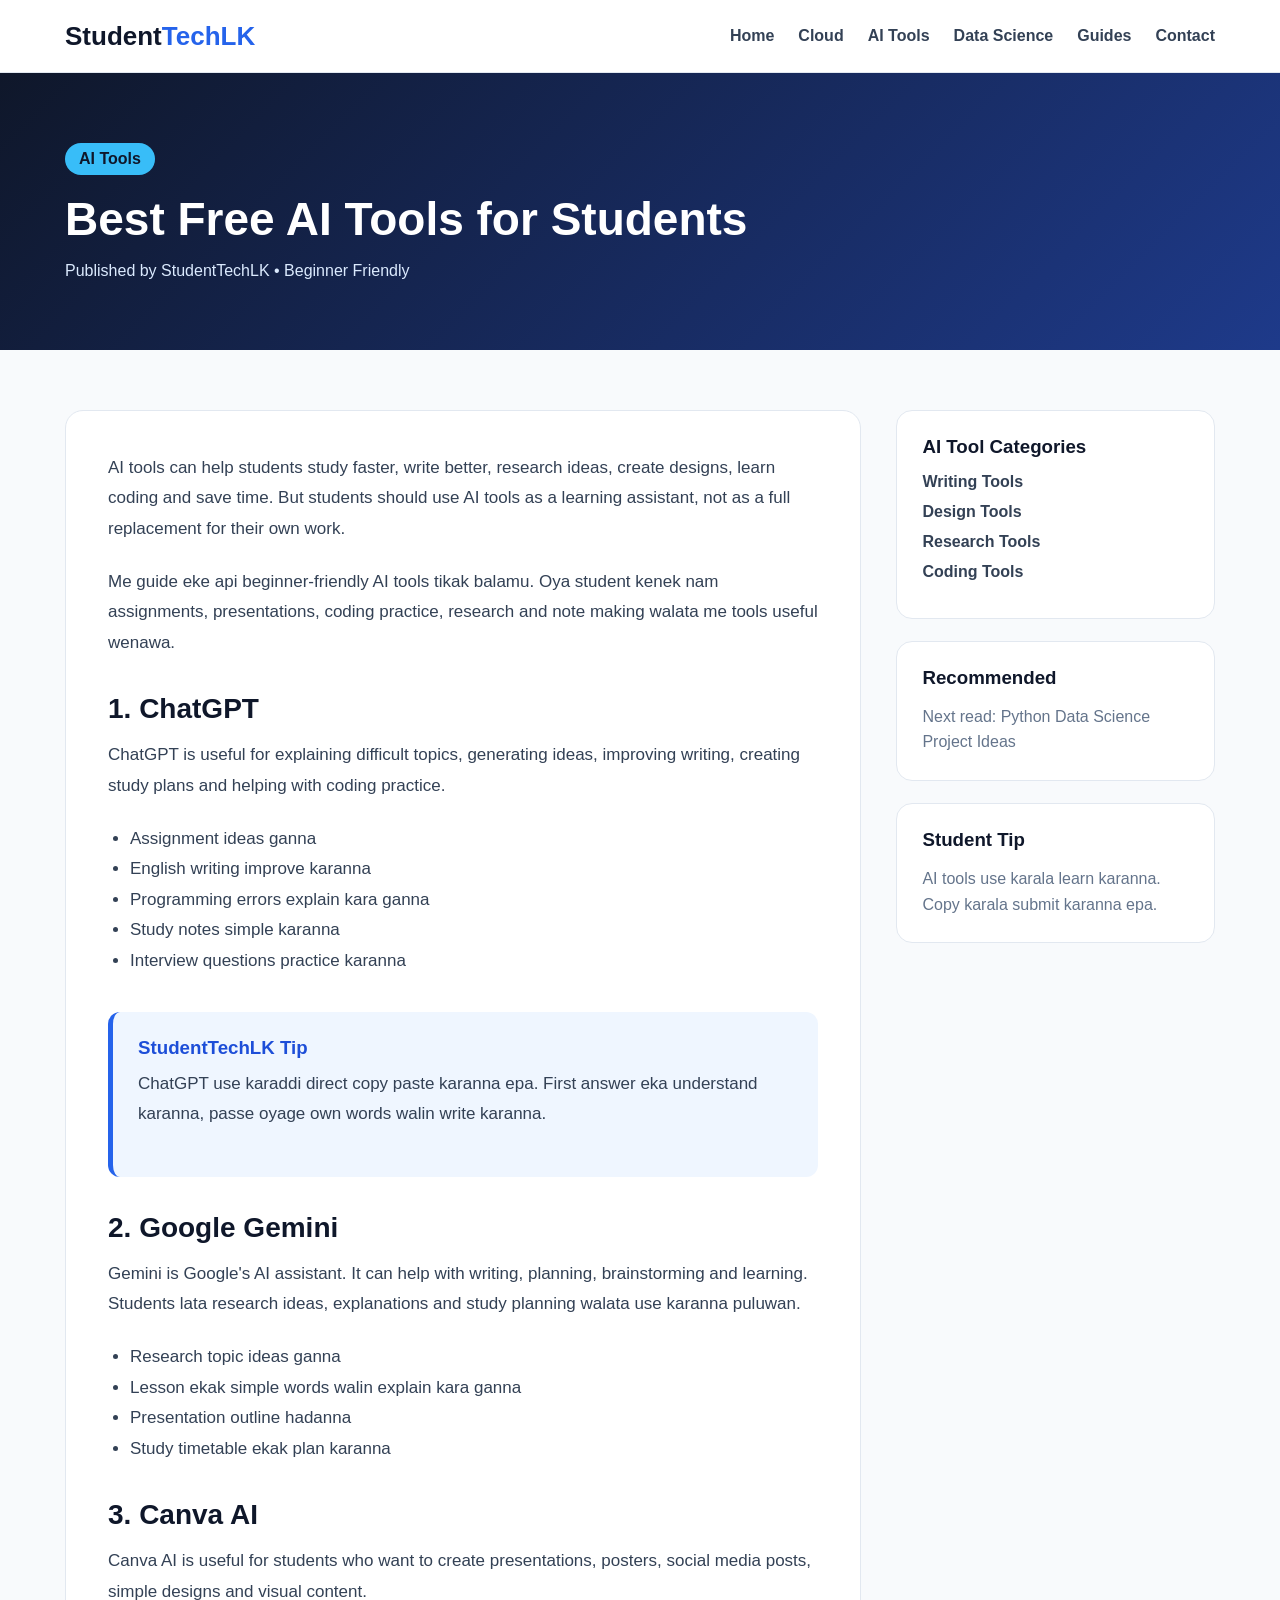
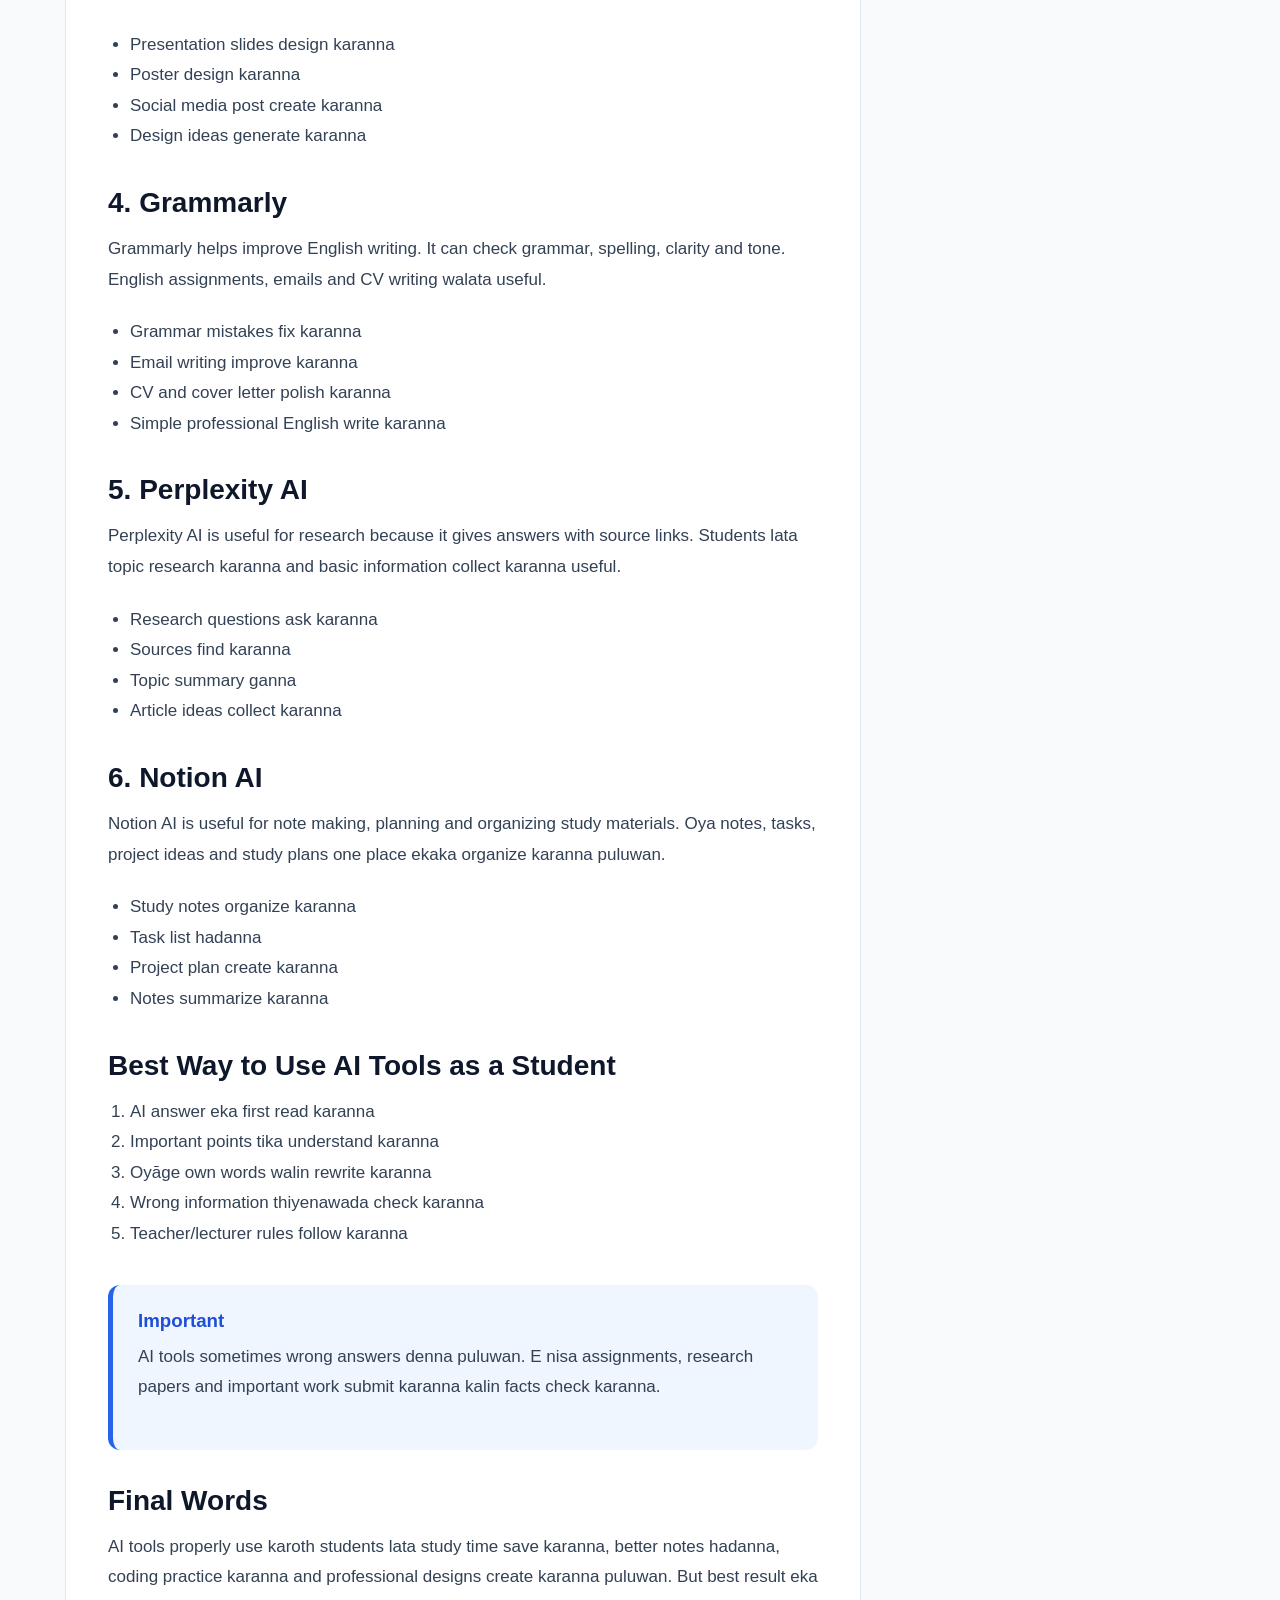
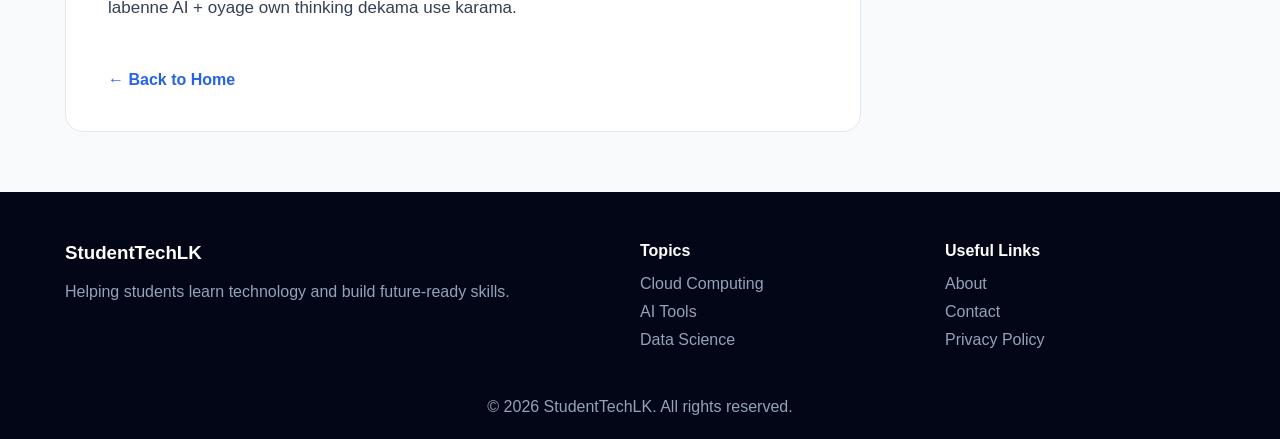
==== ai-tools.html @ 3c33c5b9 "Add files via upload" ====
<!DOCTYPE html>
<html lang="en">
<head>
  <meta charset="UTF-8" />
  <meta name="viewport" content="width=device-width, initial-scale=1.0" />

  <title>Best Free AI Tools for Students - StudentTechLK</title>
  <meta name="description" content="Learn the best free AI tools for students and beginners. Use AI tools for writing, studying, designing, coding and research." />

  <link rel="stylesheet" href="style.css" />
</head>
<body>

  <!-- Header / Navigation -->
  <header class="header">
    <div class="container nav-container">
      <div class="logo">Student<span>TechLK</span></div>

      <nav id="navMenu">
        <a href="index.html">Home</a>
        <a href="cloud-computing.html">Cloud</a>
        <a href="ai-tools.html">AI Tools</a>
        <a href="#">Data Science</a>
        <a href="#">Guides</a>
        <a href="#">Contact</a>
      </nav>

      <button class="menu-btn" onclick="toggleMenu()">☰</button>
    </div>
  </header>

  <!-- Article Hero -->
  <section class="article-hero">
    <div class="container">
      <p class="article-category">AI Tools</p>
      <h1>Best Free AI Tools for Students</h1>
      <p class="article-meta">Published by StudentTechLK • Beginner Friendly</p>
    </div>
  </section>

  <!-- Article Content -->
  <main class="article-layout container">

    <article class="article-content">

      <p>
        AI tools can help students study faster, write better, research ideas,
        create designs, learn coding and save time. But students should use AI
        tools as a learning assistant, not as a full replacement for their own work.
      </p>

      <p>
        Me guide eke api beginner-friendly AI tools tikak balamu. Oya student
        kenek nam assignments, presentations, coding practice, research and note
        making walata me tools useful wenawa.
      </p>

      <h2>1. ChatGPT</h2>

      <p>
        ChatGPT is useful for explaining difficult topics, generating ideas,
        improving writing, creating study plans and helping with coding practice.
      </p>

      <ul>
        <li>Assignment ideas ganna</li>
        <li>English writing improve karanna</li>
        <li>Programming errors explain kara ganna</li>
        <li>Study notes simple karanna</li>
        <li>Interview questions practice karanna</li>
      </ul>

      <div class="article-note">
        <h3>StudentTechLK Tip</h3>
        <p>
          ChatGPT use karaddi direct copy paste karanna epa. First answer eka
          understand karanna, passe oyage own words walin write karanna.
        </p>
      </div>

      <h2>2. Google Gemini</h2>

      <p>
        Gemini is Google's AI assistant. It can help with writing, planning,
        brainstorming and learning. Students lata research ideas, explanations
        and study planning walata use karanna puluwan.
      </p>

      <ul>
        <li>Research topic ideas ganna</li>
        <li>Lesson ekak simple words walin explain kara ganna</li>
        <li>Presentation outline hadanna</li>
        <li>Study timetable ekak plan karanna</li>
      </ul>

      <h2>3. Canva AI</h2>

      <p>
        Canva AI is useful for students who want to create presentations,
        posters, social media posts, simple designs and visual content.
      </p>

      <ul>
        <li>Presentation slides design karanna</li>
        <li>Poster design karanna</li>
        <li>Social media post create karanna</li>
        <li>Design ideas generate karanna</li>
      </ul>

      <h2>4. Grammarly</h2>

      <p>
        Grammarly helps improve English writing. It can check grammar,
        spelling, clarity and tone. English assignments, emails and CV writing
        walata useful.
      </p>

      <ul>
        <li>Grammar mistakes fix karanna</li>
        <li>Email writing improve karanna</li>
        <li>CV and cover letter polish karanna</li>
        <li>Simple professional English write karanna</li>
      </ul>

      <h2>5. Perplexity AI</h2>

      <p>
        Perplexity AI is useful for research because it gives answers with
        source links. Students lata topic research karanna and basic information
        collect karanna useful.
      </p>

      <ul>
        <li>Research questions ask karanna</li>
        <li>Sources find karanna</li>
        <li>Topic summary ganna</li>
        <li>Article ideas collect karanna</li>
      </ul>

      <h2>6. Notion AI</h2>

      <p>
        Notion AI is useful for note making, planning and organizing study
        materials. Oya notes, tasks, project ideas and study plans one place ekaka
        organize karanna puluwan.
      </p>

      <ul>
        <li>Study notes organize karanna</li>
        <li>Task list hadanna</li>
        <li>Project plan create karanna</li>
        <li>Notes summarize karanna</li>
      </ul>

      <h2>Best Way to Use AI Tools as a Student</h2>

      <ol>
        <li>AI answer eka first read karanna</li>
        <li>Important points tika understand karanna</li>
        <li>Oyāge own words walin rewrite karanna</li>
        <li>Wrong information thiyenawada check karanna</li>
        <li>Teacher/lecturer rules follow karanna</li>
      </ol>

      <div class="article-note">
        <h3>Important</h3>
        <p>
          AI tools sometimes wrong answers denna puluwan. E nisa assignments,
          research papers and important work submit karanna kalin facts check
          karanna.
        </p>
      </div>

      <h2>Final Words</h2>

      <p>
        AI tools properly use karoth students lata study time save karanna,
        better notes hadanna, coding practice karanna and professional designs
        create karanna puluwan. But best result eka labenne AI + oyage own
        thinking dekama use karama.
      </p>

      <a href="index.html" class="back-link">← Back to Home</a>

    </article>

    <!-- Sidebar -->
    <aside class="sidebar">

      <div class="sidebar-box">
        <h3>AI Tool Categories</h3>
        <a href="#">Writing Tools</a>
        <a href="#">Design Tools</a>
        <a href="#">Research Tools</a>
        <a href="#">Coding Tools</a>
      </div>

      <div class="sidebar-box">
        <h3>Recommended</h3>
        <p>Next read: Python Data Science Project Ideas</p>
      </div>

      <div class="sidebar-box">
        <h3>Student Tip</h3>
        <p>
          AI tools use karala learn karanna. Copy karala submit karanna epa.
        </p>
      </div>

    </aside>

  </main>

  <!-- Footer -->
  <footer class="footer">
    <div class="container footer-grid">

      <div>
        <h3>StudentTechLK</h3>
        <p>
          Helping students learn technology and build future-ready skills.
        </p>
      </div>

      <div>
        <h4>Topics</h4>
        <a href="cloud-computing.html">Cloud Computing</a>
        <a href="ai-tools.html">AI Tools</a>
        <a href="#">Data Science</a>
      </div>

      <div>
        <h4>Useful Links</h4>
        <a href="#">About</a>
        <a href="#">Contact</a>
        <a href="#">Privacy Policy</a>
      </div>

    </div>

    <p class="copyright">
      © 2026 StudentTechLK. All rights reserved.
    </p>
  </footer>

  <script src="script.js"></script>
</body>
</html>
---- style.css ----
* {
  margin: 0;
  padding: 0;
  box-sizing: border-box;
  font-family: 'Segoe UI', Arial, sans-serif;
}

body {
  background: #f8fafc;
  color: #0f172a;
}

.container {
  width: 90%;
  max-width: 1150px;
  margin: auto;
}

.header {
  background: #ffffff;
  border-bottom: 1px solid #e2e8f0;
  position: sticky;
  top: 0;
  z-index: 100;
}

.nav-container {
  height: 72px;
  display: flex;
  justify-content: space-between;
  align-items: center;
}

.logo {
  font-size: 26px;
  font-weight: 800;
  color: #0f172a;
}

.logo span {
  color: #2563eb;
}

nav {
  display: flex;
  gap: 24px;
}

nav a {
  text-decoration: none;
  color: #334155;
  font-weight: 600;
  transition: 0.3s;
}

nav a:hover {
  color: #2563eb;
}

.menu-btn {
  display: none;
  background: none;
  border: none;
  font-size: 28px;
  cursor: pointer;
}

.hero {
  background: linear-gradient(135deg, #0f172a, #1e3a8a);
  color: white;
  padding: 90px 0;
}

.hero-content {
  display: grid;
  grid-template-columns: 1.3fr 0.7fr;
  gap: 40px;
  align-items: center;
}

.tagline {
  display: inline-block;
  background: rgba(255,255,255,0.15);
  padding: 8px 14px;
  border-radius: 30px;
  margin-bottom: 18px;
  font-weight: 600;
}

.hero h1 {
  font-size: 52px;
  line-height: 1.1;
  margin-bottom: 22px;
}

.hero-desc {
  font-size: 18px;
  line-height: 1.7;
  color: #dbeafe;
  margin-bottom: 30px;
}

.hero-buttons {
  display: flex;
  gap: 15px;
  flex-wrap: wrap;
}

.btn {
  padding: 14px 24px;
  border-radius: 8px;
  text-decoration: none;
  font-weight: 700;
}

.primary {
  background: #38bdf8;
  color: #0f172a;
}

.secondary {
  border: 1px solid #93c5fd;
  color: white;
}

.hero-card {
  background: white;
  color: #0f172a;
  padding: 30px;
  border-radius: 18px;
  box-shadow: 0 20px 40px rgba(0,0,0,0.2);
}

.hero-card h3 {
  margin-bottom: 18px;
  font-size: 22px;
}

.hero-card li {
  list-style: none;
  margin-bottom: 14px;
  color: #334155;
  font-weight: 600;
}

.categories,
.articles {
  padding: 75px 0;
}

.categories h2,
.articles h2,
.newsletter h2 {
  text-align: center;
  font-size: 36px;
  margin-bottom: 12px;
}

.section-text {
  text-align: center;
  color: #64748b;
  margin-bottom: 40px;
  font-size: 17px;
}

.category-grid,
.article-grid {
  display: grid;
  grid-template-columns: repeat(4, 1fr);
  gap: 22px;
}

.category-card,
.article-card {
  background: white;
  padding: 28px;
  border-radius: 16px;
  border: 1px solid #e2e8f0;
  transition: 0.3s;
}

.category-card:hover,
.article-card:hover {
  transform: translateY(-6px);
  box-shadow: 0 15px 30px rgba(15, 23, 42, 0.1);
}

.category-card h3,
.article-card h3 {
  margin-bottom: 14px;
  font-size: 21px;
}

.category-card p,
.article-card p {
  color: #64748b;
  line-height: 1.6;
}

.article-grid {
  grid-template-columns: repeat(3, 1fr);
}

.article-label {
  display: inline-block;
  background: #dbeafe;
  color: #1d4ed8;
  padding: 6px 12px;
  border-radius: 20px;
  font-size: 14px;
  font-weight: 700;
  margin-bottom: 18px;
}

.article-card a {
  display: inline-block;
  margin-top: 18px;
  color: #2563eb;
  text-decoration: none;
  font-weight: 700;
}

.newsletter {
  padding: 70px 0;
}

.newsletter-box {
  background: #0f172a;
  color: white;
  padding: 50px;
  border-radius: 22px;
  text-align: center;
}

.newsletter-box p {
  color: #cbd5e1;
  margin: 15px 0 25px;
}

.newsletter form {
  display: flex;
  justify-content: center;
  gap: 12px;
  flex-wrap: wrap;
}

.newsletter input {
  width: 320px;
  padding: 15px;
  border: none;
  border-radius: 8px;
  outline: none;
  font-size: 16px;
}

.newsletter button {
  padding: 15px 24px;
  background: #38bdf8;
  border: none;
  border-radius: 8px;
  color: #0f172a;
  font-weight: 800;
  cursor: pointer;
}

.footer {
  background: #020617;
  color: white;
  padding: 50px 0 20px;
}

.footer-grid {
  display: grid;
  grid-template-columns: 2fr 1fr 1fr;
  gap: 35px;
}

.footer h3,
.footer h4 {
  margin-bottom: 15px;
}

.footer p {
  color: #94a3b8;
  line-height: 1.6;
}

.footer a {
  display: block;
  color: #94a3b8;
  text-decoration: none;
  margin-bottom: 10px;
}

.footer a:hover {
  color: #38bdf8;
}

.copyright {
  text-align: center;
  margin-top: 35px;
  color: #64748b;
}

/* Mobile Responsive */
@media (max-width: 850px) {
  nav {
    display: none;
    position: absolute;
    top: 72px;
    left: 0;
    width: 100%;
    background: white;
    flex-direction: column;
    padding: 20px;
    border-bottom: 1px solid #e2e8f0;
  }

  nav.show {
    display: flex;
  }

  .menu-btn {
    display: block;
  }

  .hero-content,
  .footer-grid {
    grid-template-columns: 1fr;
  }

  .hero h1 {
    font-size: 38px;
  }

  .category-grid,
  .article-grid {
    grid-template-columns: 1fr;
  }

  .newsletter-box {
    padding: 35px 20px;
  }

  .newsletter input {
    width: 100%;
  }
}

.article-hero {
  background: linear-gradient(135deg, #0f172a, #1e3a8a);
  color: white;
  padding: 70px 0;
}

.article-category {
  display: inline-block;
  background: #38bdf8;
  color: #0f172a;
  padding: 7px 14px;
  border-radius: 20px;
  font-weight: 800;
  margin-bottom: 18px;
}

.article-hero h1 {
  font-size: 46px;
  max-width: 800px;
  line-height: 1.15;
  margin-bottom: 16px;
}

.article-meta {
  color: #dbeafe;
  font-size: 16px;
}

.article-layout {
  display: grid;
  grid-template-columns: 2fr 0.8fr;
  gap: 35px;
  padding: 60px 0;
}

.article-content {
  background: white;
  padding: 42px;
  border-radius: 18px;
  border: 1px solid #e2e8f0;
}

.article-content p {
  color: #334155;
  line-height: 1.8;
  font-size: 17px;
  margin-bottom: 22px;
}

.article-content h2 {
  font-size: 28px;
  margin: 35px 0 15px;
  color: #0f172a;
}

.article-content ul,
.article-content ol {
  margin-left: 22px;
  margin-bottom: 25px;
}

.article-content li {
  color: #334155;
  line-height: 1.8;
  font-size: 17px;
}

.article-note {
  background: #eff6ff;
  border-left: 5px solid #2563eb;
  padding: 25px;
  border-radius: 12px;
  margin: 35px 0;
}

.article-note h3 {
  margin-bottom: 10px;
  color: #1d4ed8;
}

.back-link {
  display: inline-block;
  margin-top: 25px;
  color: #2563eb;
  text-decoration: none;
  font-weight: 800;
}

.sidebar {
  display: flex;
  flex-direction: column;
  gap: 22px;
}

.sidebar-box {
  background: white;
  padding: 25px;
  border-radius: 16px;
  border: 1px solid #e2e8f0;
}

.sidebar-box h3 {
  margin-bottom: 15px;
}

.sidebar-box a {
  display: block;
  color: #334155;
  text-decoration: none;
  margin-bottom: 12px;
  font-weight: 600;
}

.sidebar-box a:hover {
  color: #2563eb;
}

.sidebar-box p {
  color: #64748b;
  line-height: 1.6;
}

@media (max-width: 850px) {
  .article-hero h1 {
    font-size: 34px;
  }

  .article-layout {
    grid-template-columns: 1fr;
  }

  .article-content {
    padding: 28px;
  }
}
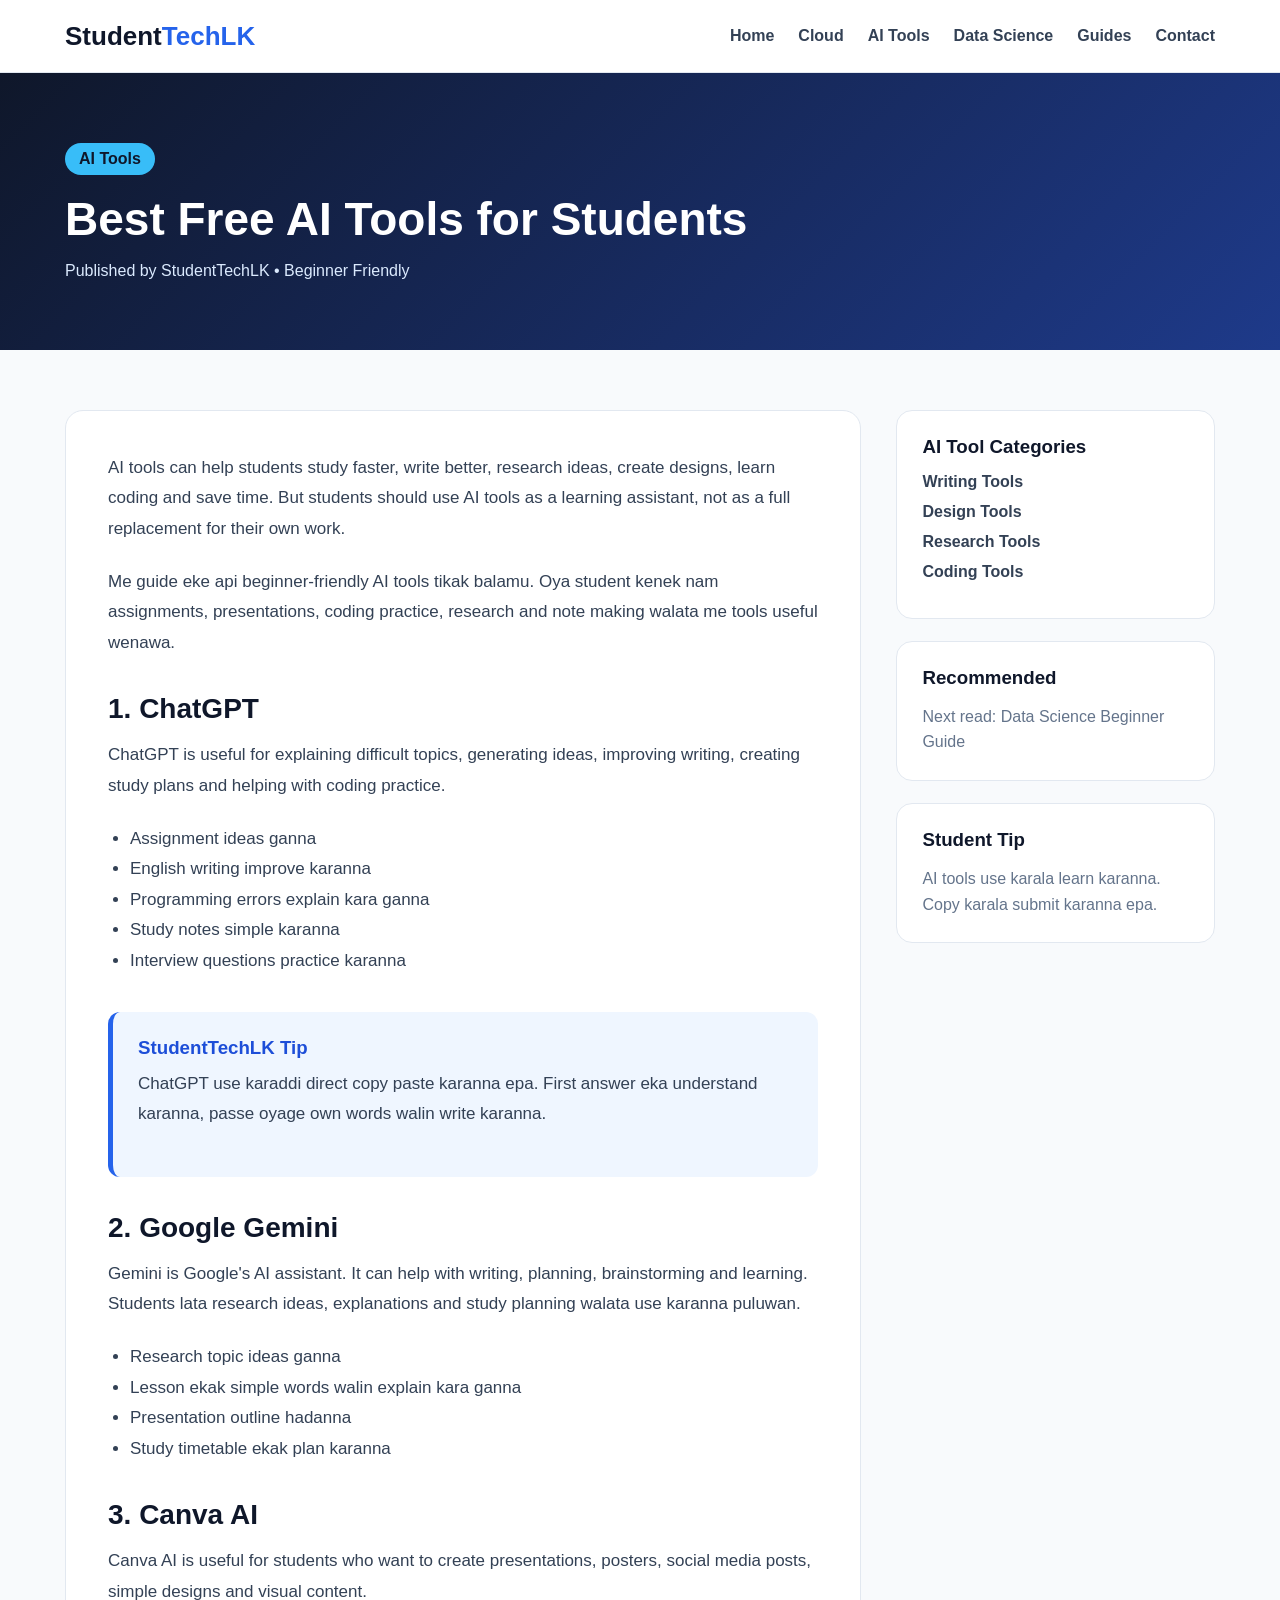
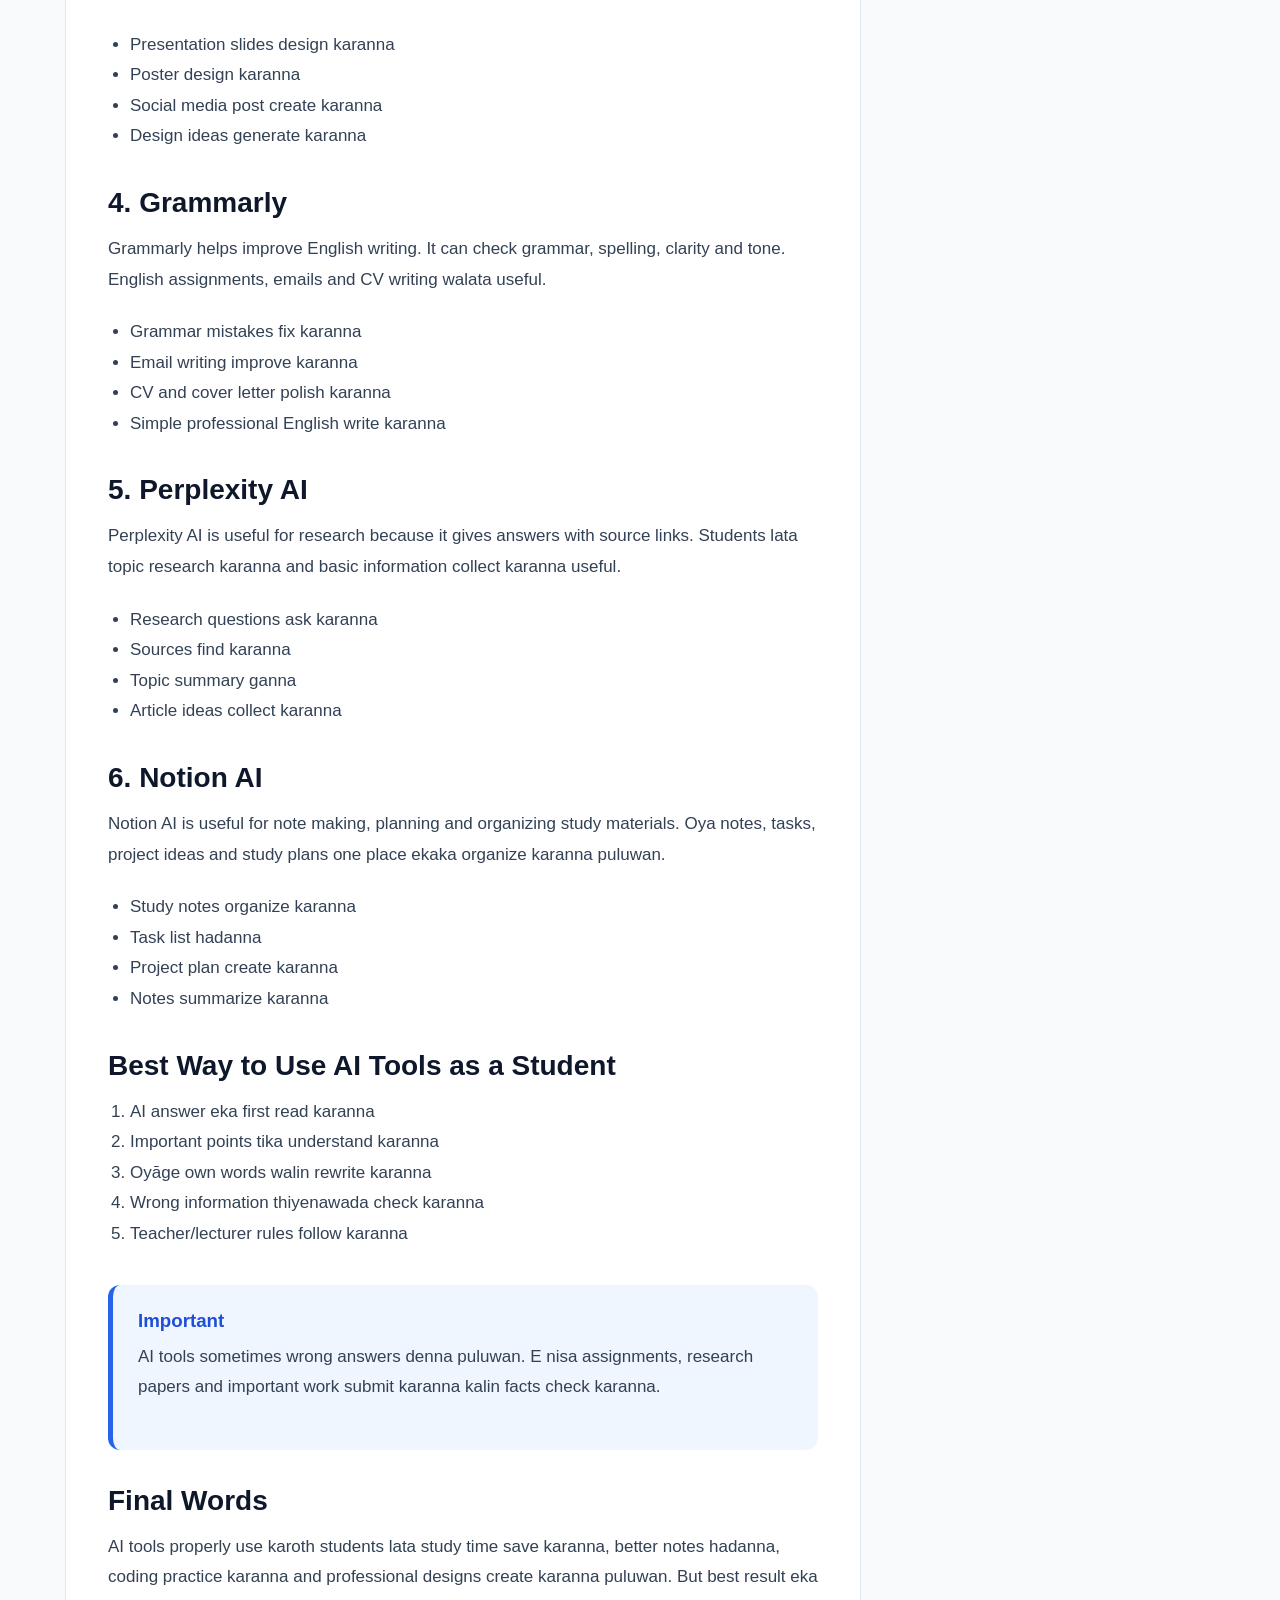
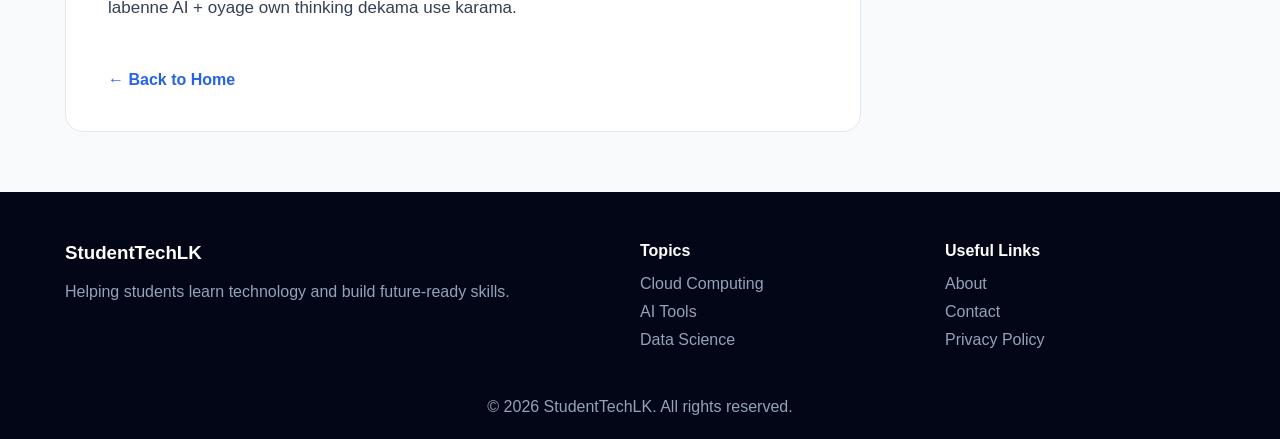
==== commit 978931a2: "Add files via upload" ====
--- a/ai-tools.html
+++ b/ai-tools.html
@@ -7,11 +7,14 @@
   <title>Best Free AI Tools for Students - StudentTechLK</title>
   <meta name="description" content="Learn the best free AI tools for students and beginners. Use AI tools for writing, studying, designing, coding and research." />
 
+  <!-- Google AdSense Code -->
+  <script async src="https://pagead2.googlesyndication.com/pagead/js/adsbygoogle.js?client=ca-pub-6896290726456139"
+    crossorigin="anonymous"></script>
+
   <link rel="stylesheet" href="style.css" />
 </head>
 <body>
 
-  <!-- Header / Navigation -->
   <header class="header">
     <div class="container nav-container">
       <div class="logo">Student<span>TechLK</span></div>
@@ -20,7 +23,7 @@
         <a href="index.html">Home</a>
         <a href="cloud-computing.html">Cloud</a>
         <a href="ai-tools.html">AI Tools</a>
-        <a href="#">Data Science</a>
+        <a href="data-science.html">Data Science</a>
         <a href="#">Guides</a>
         <a href="#">Contact</a>
       </nav>
@@ -29,7 +32,6 @@
     </div>
   </header>
 
-  <!-- Article Hero -->
   <section class="article-hero">
     <div class="container">
       <p class="article-category">AI Tools</p>
@@ -38,7 +40,6 @@
     </div>
   </section>
 
-  <!-- Article Content -->
   <main class="article-layout container">
 
     <article class="article-content">
@@ -184,7 +185,6 @@
 
     </article>
 
-    <!-- Sidebar -->
     <aside class="sidebar">
 
       <div class="sidebar-box">
@@ -197,7 +197,7 @@
 
       <div class="sidebar-box">
         <h3>Recommended</h3>
-        <p>Next read: Python Data Science Project Ideas</p>
+        <p>Next read: Data Science Beginner Guide</p>
       </div>
 
       <div class="sidebar-box">
@@ -211,7 +211,6 @@
 
   </main>
 
-  <!-- Footer -->
   <footer class="footer">
     <div class="container footer-grid">
 
@@ -226,7 +225,7 @@
         <h4>Topics</h4>
         <a href="cloud-computing.html">Cloud Computing</a>
         <a href="ai-tools.html">AI Tools</a>
-        <a href="#">Data Science</a>
+        <a href="data-science.html">Data Science</a>
       </div>
 
       <div>
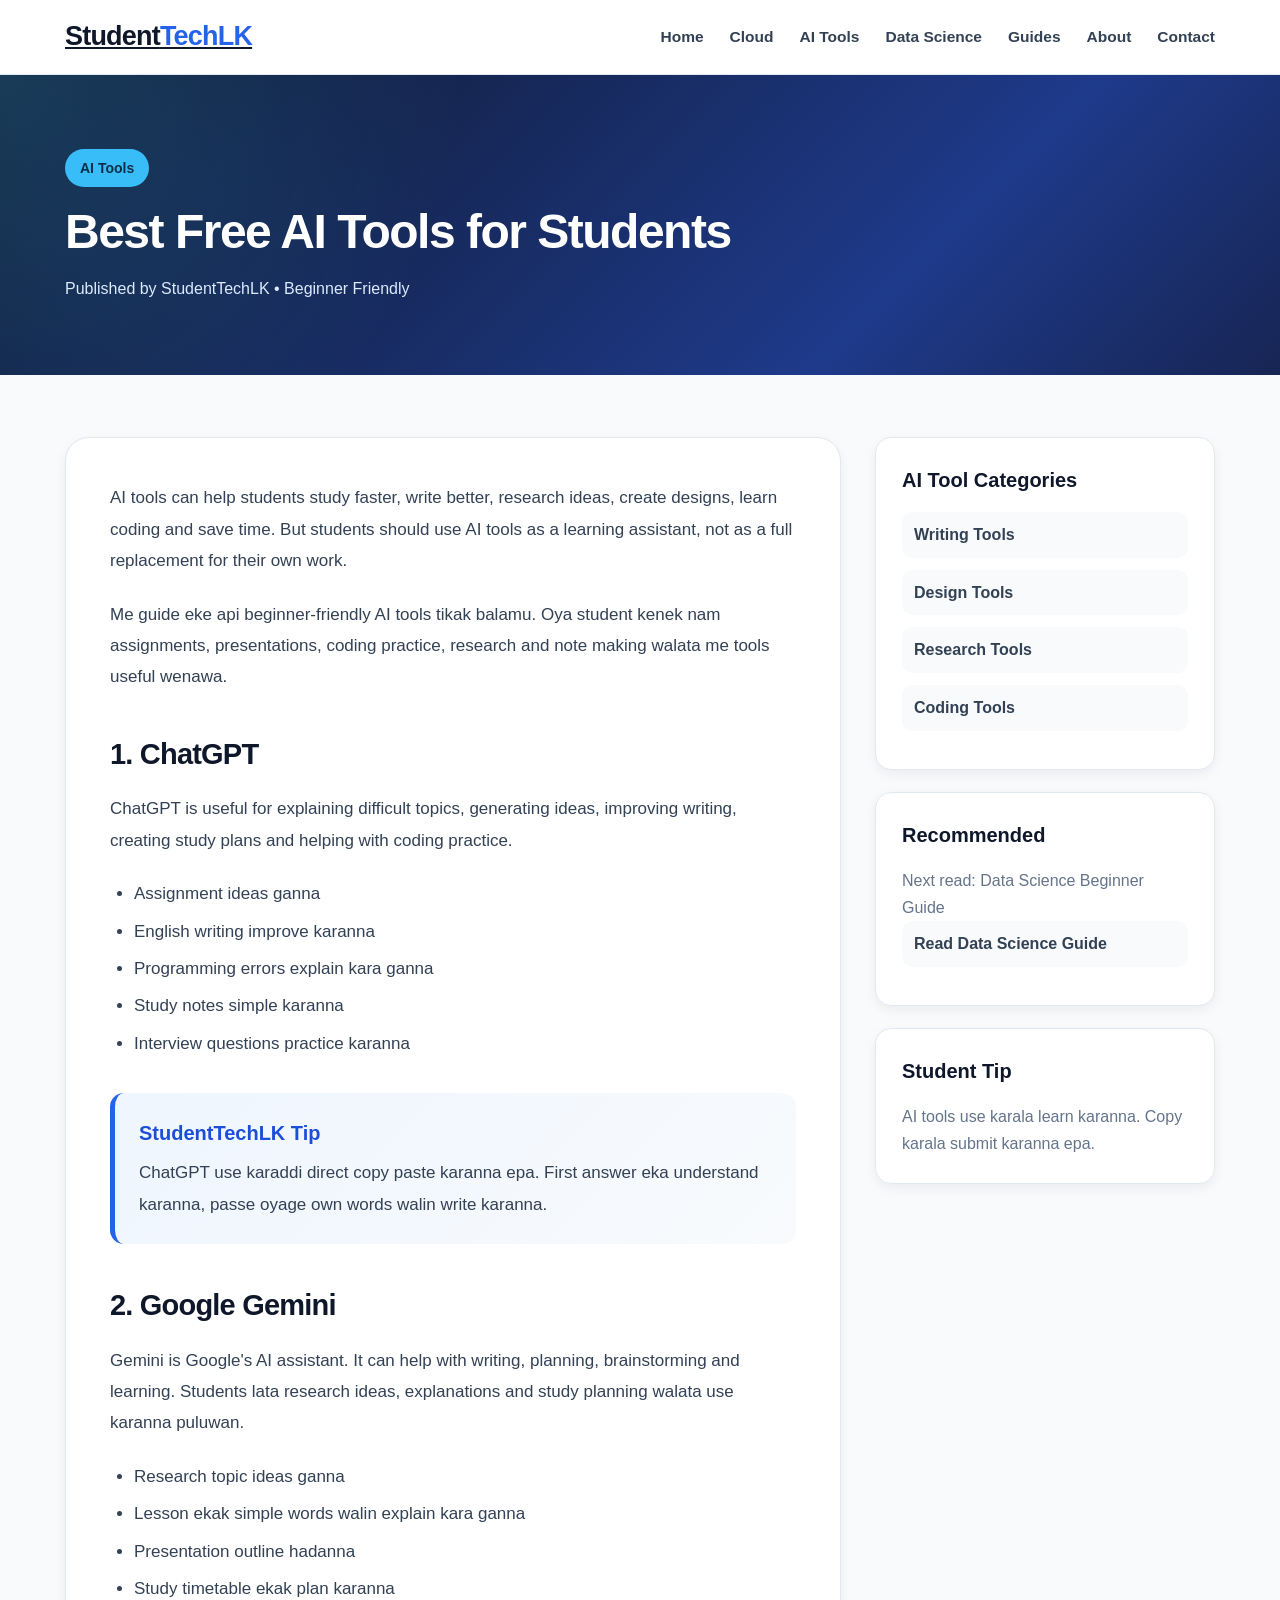
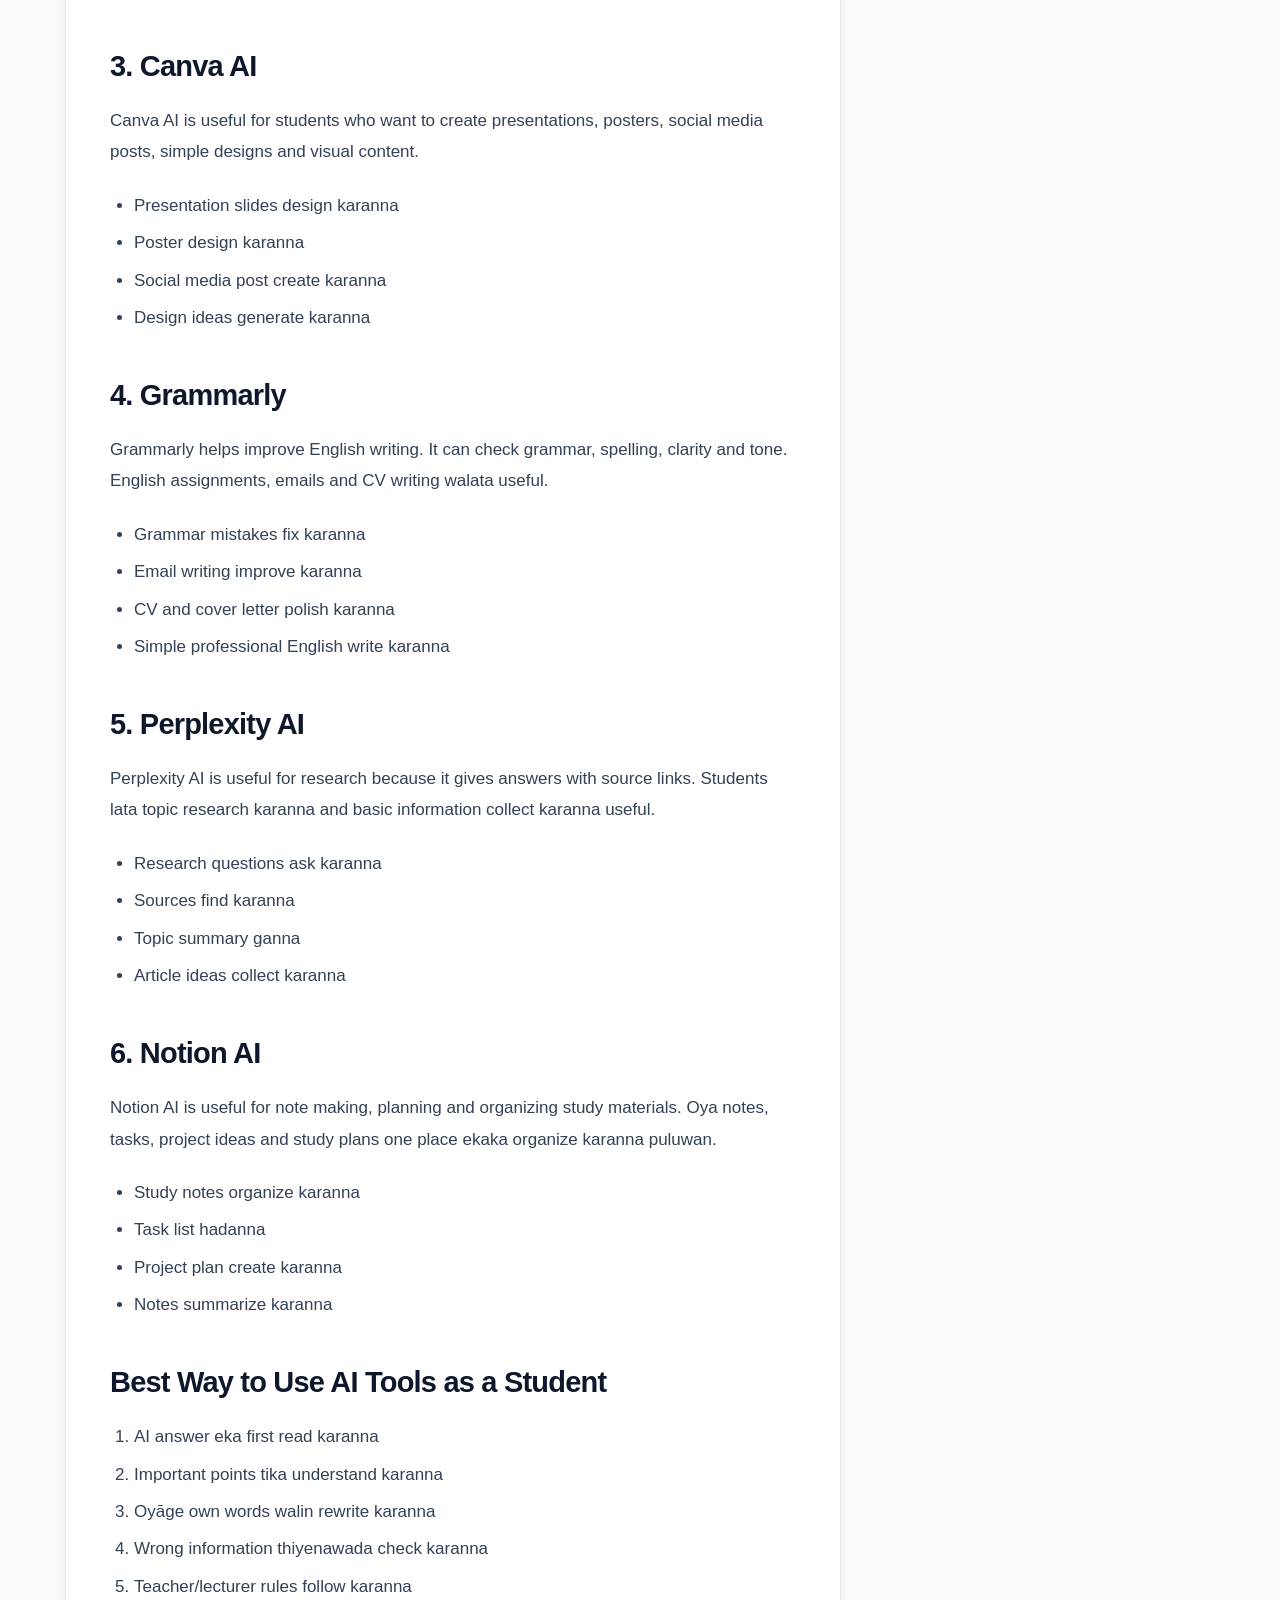
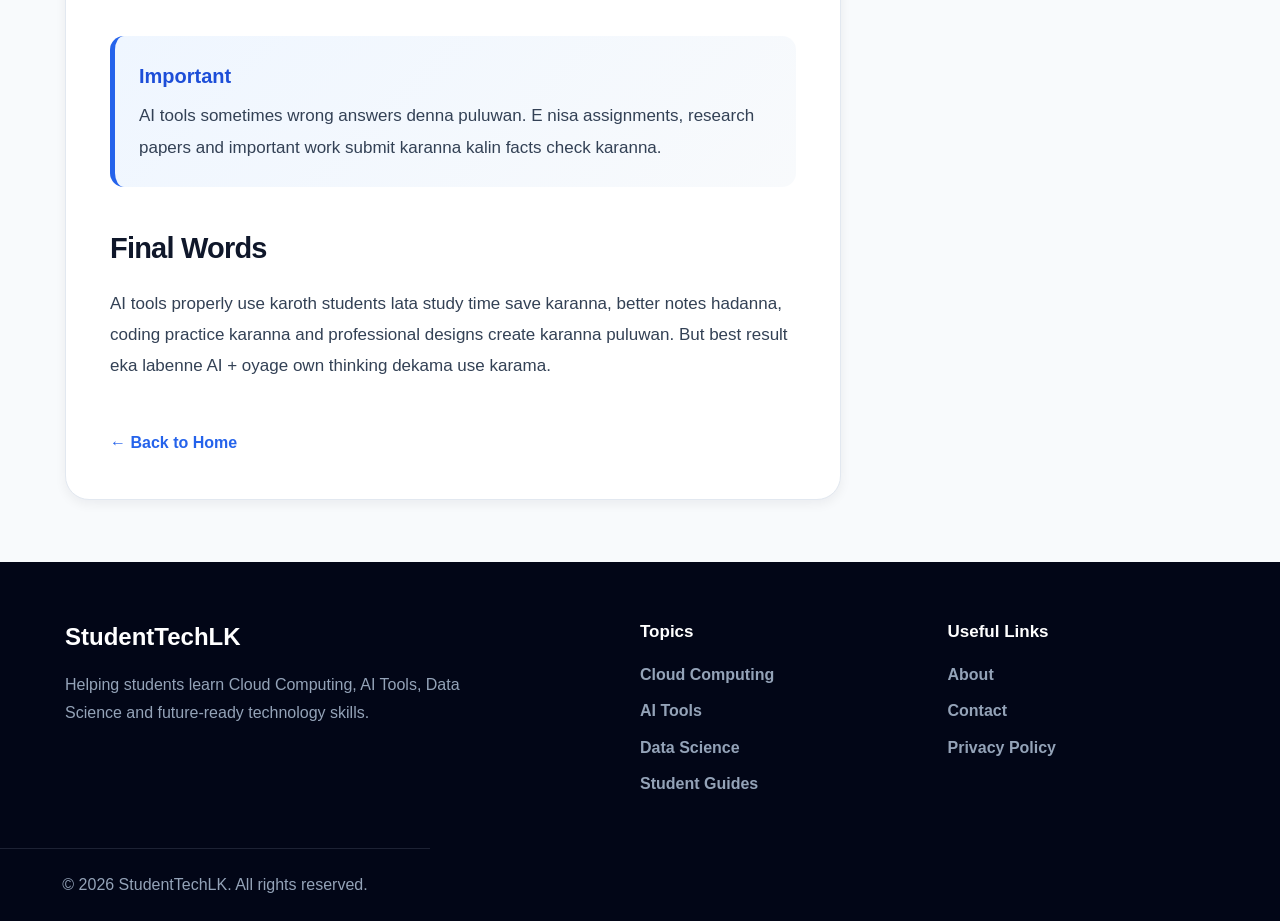
==== commit 28cc0b55: "Add files via upload" ====
--- a/ai-tools.html
+++ b/ai-tools.html
@@ -17,15 +17,16 @@
 
   <header class="header">
     <div class="container nav-container">
-      <div class="logo">Student<span>TechLK</span></div>
+      <a href="index.html" class="logo">Student<span>TechLK</span></a>
 
       <nav id="navMenu">
         <a href="index.html">Home</a>
         <a href="cloud-computing.html">Cloud</a>
         <a href="ai-tools.html">AI Tools</a>
         <a href="data-science.html">Data Science</a>
-        <a href="#">Guides</a>
-        <a href="#">Contact</a>
+        <a href="index.html#articles">Guides</a>
+        <a href="about.html">About</a>
+        <a href="contact.html">Contact</a>
       </nav>
 
       <button class="menu-btn" onclick="toggleMenu()">☰</button>
@@ -189,15 +190,16 @@
 
       <div class="sidebar-box">
         <h3>AI Tool Categories</h3>
-        <a href="#">Writing Tools</a>
-        <a href="#">Design Tools</a>
-        <a href="#">Research Tools</a>
-        <a href="#">Coding Tools</a>
+        <a href="ai-tools.html">Writing Tools</a>
+        <a href="ai-tools.html">Design Tools</a>
+        <a href="ai-tools.html">Research Tools</a>
+        <a href="ai-tools.html">Coding Tools</a>
       </div>
 
       <div class="sidebar-box">
         <h3>Recommended</h3>
         <p>Next read: Data Science Beginner Guide</p>
+        <a href="data-science.html">Read Data Science Guide</a>
       </div>
 
       <div class="sidebar-box">
@@ -217,7 +219,8 @@
       <div>
         <h3>StudentTechLK</h3>
         <p>
-          Helping students learn technology and build future-ready skills.
+          Helping students learn Cloud Computing, AI Tools, Data Science and
+          future-ready technology skills.
         </p>
       </div>
 
@@ -226,13 +229,14 @@
         <a href="cloud-computing.html">Cloud Computing</a>
         <a href="ai-tools.html">AI Tools</a>
         <a href="data-science.html">Data Science</a>
+        <a href="index.html#articles">Student Guides</a>
       </div>
 
       <div>
         <h4>Useful Links</h4>
-        <a href="#">About</a>
-        <a href="#">Contact</a>
-        <a href="#">Privacy Policy</a>
+        <a href="about.html">About</a>
+        <a href="contact.html">Contact</a>
+        <a href="privacy-policy.html">Privacy Policy</a>
       </div>
 
     </div>
--- a/style.css
+++ b/style.css
@@ -1,240 +1,438 @@
+/* ================================
+   StudentTechLK Professional Styles
+   Author: StudentTechLK
+   ================================ */
+
+/* Google-like clean system font */
+:root {
+  --primary: #2563eb;
+  --primary-dark: #1d4ed8;
+  --primary-light: #dbeafe;
+
+  --accent: #38bdf8;
+  --accent-light: #e0f2fe;
+
+  --dark: #0f172a;
+  --dark-2: #1e293b;
+  --text: #334155;
+  --muted: #64748b;
+
+  --bg: #f8fafc;
+  --white: #ffffff;
+  --border: #e2e8f0;
+
+  --success: #16a34a;
+  --warning: #f59e0b;
+
+  --shadow-sm: 0 4px 12px rgba(15, 23, 42, 0.06);
+  --shadow-md: 0 12px 28px rgba(15, 23, 42, 0.10);
+  --shadow-lg: 0 22px 45px rgba(15, 23, 42, 0.18);
+
+  --radius-sm: 10px;
+  --radius-md: 16px;
+  --radius-lg: 24px;
+
+  --container: 1150px;
+}
+
+/* Reset */
 * {
   margin: 0;
   padding: 0;
   box-sizing: border-box;
-  font-family: 'Segoe UI', Arial, sans-serif;
-}
-
+}
+
+/* Smooth scrolling */
+html {
+  scroll-behavior: smooth;
+}
+
+/* Body */
 body {
-  background: #f8fafc;
-  color: #0f172a;
-}
-
+  font-family: "Segoe UI", Arial, sans-serif;
+  background: var(--bg);
+  color: var(--dark);
+  line-height: 1.6;
+}
+
+/* Global container */
 .container {
   width: 90%;
-  max-width: 1150px;
-  margin: auto;
-}
+  max-width: var(--container);
+  margin: 0 auto;
+}
+
+/* Links */
+a {
+  transition: 0.25s ease;
+}
+
+/* Selection */
+::selection {
+  background: var(--primary);
+  color: var(--white);
+}
+
+/* ================================
+   Header / Navigation
+   ================================ */
 
 .header {
-  background: #ffffff;
-  border-bottom: 1px solid #e2e8f0;
+  background: rgba(255, 255, 255, 0.94);
+  backdrop-filter: blur(14px);
+  border-bottom: 1px solid var(--border);
   position: sticky;
   top: 0;
-  z-index: 100;
+  z-index: 999;
 }
 
 .nav-container {
-  height: 72px;
+  min-height: 74px;
   display: flex;
   justify-content: space-between;
   align-items: center;
 }
 
+/* Logo */
 .logo {
-  font-size: 26px;
-  font-weight: 800;
-  color: #0f172a;
+  font-size: 27px;
+  font-weight: 900;
+  color: var(--dark);
+  letter-spacing: -0.8px;
 }
 
 .logo span {
-  color: #2563eb;
-}
-
+  color: var(--primary);
+}
+
+/* Menu */
 nav {
   display: flex;
-  gap: 24px;
+  align-items: center;
+  gap: 26px;
 }
 
 nav a {
+  color: var(--text);
   text-decoration: none;
-  color: #334155;
-  font-weight: 600;
-  transition: 0.3s;
+  font-weight: 700;
+  font-size: 15.5px;
+  position: relative;
 }
 
 nav a:hover {
-  color: #2563eb;
-}
-
+  color: var(--primary);
+}
+
+/* underline hover */
+nav a::after {
+  content: "";
+  width: 0;
+  height: 2px;
+  background: var(--primary);
+  position: absolute;
+  left: 0;
+  bottom: -6px;
+  border-radius: 4px;
+  transition: 0.25s ease;
+}
+
+nav a:hover::after {
+  width: 100%;
+}
+
+/* Mobile menu button */
 .menu-btn {
   display: none;
-  background: none;
+  background: var(--primary-light);
+  color: var(--primary);
   border: none;
-  font-size: 28px;
+  width: 42px;
+  height: 42px;
+  border-radius: 10px;
+  font-size: 24px;
   cursor: pointer;
-}
+  font-weight: 800;
+}
+
+/* ================================
+   Hero Section
+   ================================ */
 
 .hero {
-  background: linear-gradient(135deg, #0f172a, #1e3a8a);
-  color: white;
-  padding: 90px 0;
+  position: relative;
+  overflow: hidden;
+  background:
+    radial-gradient(circle at top left, rgba(56, 189, 248, 0.25), transparent 34%),
+    linear-gradient(135deg, #0f172a 0%, #1e3a8a 55%, #172554 100%);
+  color: var(--white);
+  padding: 100px 0;
+}
+
+.hero::after {
+  content: "";
+  position: absolute;
+  width: 420px;
+  height: 420px;
+  background: rgba(56, 189, 248, 0.12);
+  border-radius: 50%;
+  right: -120px;
+  bottom: -150px;
 }
 
 .hero-content {
+  position: relative;
+  z-index: 2;
   display: grid;
-  grid-template-columns: 1.3fr 0.7fr;
-  gap: 40px;
+  grid-template-columns: 1.25fr 0.75fr;
+  gap: 45px;
   align-items: center;
 }
 
 .tagline {
   display: inline-block;
-  background: rgba(255,255,255,0.15);
-  padding: 8px 14px;
-  border-radius: 30px;
-  margin-bottom: 18px;
-  font-weight: 600;
+  background: rgba(255, 255, 255, 0.14);
+  border: 1px solid rgba(255, 255, 255, 0.18);
+  color: #e0f2fe;
+  padding: 9px 16px;
+  border-radius: 999px;
+  margin-bottom: 20px;
+  font-weight: 800;
+  font-size: 14px;
 }
 
 .hero h1 {
-  font-size: 52px;
-  line-height: 1.1;
-  margin-bottom: 22px;
+  max-width: 760px;
+  font-size: 56px;
+  line-height: 1.08;
+  letter-spacing: -2px;
+  margin-bottom: 24px;
 }
 
 .hero-desc {
+  max-width: 650px;
   font-size: 18px;
-  line-height: 1.7;
+  line-height: 1.8;
   color: #dbeafe;
-  margin-bottom: 30px;
+  margin-bottom: 34px;
 }
 
 .hero-buttons {
   display: flex;
-  gap: 15px;
+  gap: 16px;
   flex-wrap: wrap;
 }
 
 .btn {
-  padding: 14px 24px;
-  border-radius: 8px;
+  display: inline-flex;
+  align-items: center;
+  justify-content: center;
+  padding: 15px 26px;
+  border-radius: 12px;
   text-decoration: none;
-  font-weight: 700;
+  font-weight: 900;
+  font-size: 15.5px;
+  box-shadow: var(--shadow-sm);
 }
 
 .primary {
-  background: #38bdf8;
-  color: #0f172a;
+  background: var(--accent);
+  color: #082f49;
+}
+
+.primary:hover {
+  transform: translateY(-3px);
+  background: #7dd3fc;
+  box-shadow: var(--shadow-md);
 }
 
 .secondary {
-  border: 1px solid #93c5fd;
-  color: white;
-}
-
+  color: var(--white);
+  border: 1px solid rgba(255, 255, 255, 0.45);
+  background: rgba(255, 255, 255, 0.06);
+}
+
+.secondary:hover {
+  background: rgba(255, 255, 255, 0.14);
+  transform: translateY(-3px);
+}
+
+/* Hero card */
 .hero-card {
-  background: white;
-  color: #0f172a;
-  padding: 30px;
-  border-radius: 18px;
-  box-shadow: 0 20px 40px rgba(0,0,0,0.2);
+  background: rgba(255, 255, 255, 0.96);
+  color: var(--dark);
+  padding: 34px;
+  border-radius: var(--radius-lg);
+  box-shadow: var(--shadow-lg);
+  border: 1px solid rgba(255, 255, 255, 0.7);
 }
 
 .hero-card h3 {
-  margin-bottom: 18px;
-  font-size: 22px;
+  font-size: 23px;
+  margin-bottom: 20px;
+  letter-spacing: -0.5px;
+}
+
+.hero-card ul {
+  list-style: none;
 }
 
 .hero-card li {
-  list-style: none;
-  margin-bottom: 14px;
-  color: #334155;
-  font-weight: 600;
-}
+  background: #f8fafc;
+  border: 1px solid var(--border);
+  color: var(--text);
+  padding: 13px 14px;
+  border-radius: 12px;
+  margin-bottom: 12px;
+  font-weight: 750;
+}
+
+/* ================================
+   Sections
+   ================================ */
 
 .categories,
 .articles {
-  padding: 75px 0;
+  padding: 82px 0;
 }
 
 .categories h2,
 .articles h2,
 .newsletter h2 {
   text-align: center;
-  font-size: 36px;
+  font-size: 38px;
+  letter-spacing: -1.3px;
   margin-bottom: 12px;
+  color: var(--dark);
 }
 
 .section-text {
+  max-width: 620px;
+  margin: 0 auto 42px;
   text-align: center;
-  color: #64748b;
-  margin-bottom: 40px;
+  color: var(--muted);
   font-size: 17px;
 }
 
-.category-grid,
-.article-grid {
+/* Category cards */
+.category-grid {
   display: grid;
   grid-template-columns: repeat(4, 1fr);
   gap: 22px;
 }
 
-.category-card,
+.category-card {
+  background: var(--white);
+  padding: 30px;
+  border-radius: var(--radius-md);
+  border: 1px solid var(--border);
+  box-shadow: var(--shadow-sm);
+  min-height: 205px;
+  transition: 0.3s ease;
+}
+
+.category-card:hover {
+  transform: translateY(-8px);
+  box-shadow: var(--shadow-md);
+  border-color: #bfdbfe;
+}
+
+.category-card h3 {
+  font-size: 21px;
+  margin-bottom: 14px;
+  color: var(--dark);
+}
+
+.category-card p {
+  color: var(--muted);
+  line-height: 1.75;
+}
+
+/* Article cards */
+.article-grid {
+  display: grid;
+  grid-template-columns: repeat(3, 1fr);
+  gap: 24px;
+}
+
 .article-card {
-  background: white;
-  padding: 28px;
-  border-radius: 16px;
-  border: 1px solid #e2e8f0;
-  transition: 0.3s;
-}
-
-.category-card:hover,
+  background: var(--white);
+  padding: 30px;
+  border-radius: var(--radius-md);
+  border: 1px solid var(--border);
+  box-shadow: var(--shadow-sm);
+  transition: 0.3s ease;
+}
+
 .article-card:hover {
-  transform: translateY(-6px);
-  box-shadow: 0 15px 30px rgba(15, 23, 42, 0.1);
-}
-
-.category-card h3,
-.article-card h3 {
-  margin-bottom: 14px;
-  font-size: 21px;
-}
-
-.category-card p,
-.article-card p {
-  color: #64748b;
-  line-height: 1.6;
-}
-
-.article-grid {
-  grid-template-columns: repeat(3, 1fr);
+  transform: translateY(-8px);
+  box-shadow: var(--shadow-md);
+  border-color: #bfdbfe;
 }
 
 .article-label {
   display: inline-block;
-  background: #dbeafe;
-  color: #1d4ed8;
-  padding: 6px 12px;
-  border-radius: 20px;
-  font-size: 14px;
-  font-weight: 700;
+  background: var(--primary-light);
+  color: var(--primary-dark);
+  padding: 7px 13px;
+  border-radius: 999px;
+  font-size: 13px;
+  font-weight: 900;
+  margin-bottom: 18px;
+}
+
+.article-card h3 {
+  font-size: 22px;
+  line-height: 1.3;
+  margin-bottom: 13px;
+  color: var(--dark);
+}
+
+.article-card p {
+  color: var(--muted);
+  line-height: 1.75;
   margin-bottom: 18px;
 }
 
 .article-card a {
   display: inline-block;
-  margin-top: 18px;
-  color: #2563eb;
+  color: var(--primary);
   text-decoration: none;
-  font-weight: 700;
-}
+  font-weight: 900;
+}
+
+.article-card a:hover {
+  color: var(--primary-dark);
+  transform: translateX(4px);
+}
+
+/* ================================
+   Newsletter
+   ================================ */
 
 .newsletter {
-  padding: 70px 0;
+  padding: 70px 0 90px;
 }
 
 .newsletter-box {
-  background: #0f172a;
-  color: white;
-  padding: 50px;
-  border-radius: 22px;
+  background:
+    radial-gradient(circle at top right, rgba(56, 189, 248, 0.25), transparent 30%),
+    linear-gradient(135deg, #0f172a, #1e293b);
+  color: var(--white);
+  padding: 56px;
+  border-radius: var(--radius-lg);
   text-align: center;
+  box-shadow: var(--shadow-lg);
+}
+
+.newsletter-box h2 {
+  color: var(--white);
 }
 
 .newsletter-box p {
   color: #cbd5e1;
-  margin: 15px 0 25px;
+  margin: 14px auto 28px;
+  max-width: 600px;
 }
 
 .newsletter form {
@@ -245,92 +443,416 @@
 }
 
 .newsletter input {
-  width: 320px;
-  padding: 15px;
+  width: 340px;
+  max-width: 100%;
+  padding: 15px 16px;
   border: none;
-  border-radius: 8px;
+  border-radius: 12px;
   outline: none;
   font-size: 16px;
 }
 
 .newsletter button {
-  padding: 15px 24px;
-  background: #38bdf8;
+  padding: 15px 25px;
+  background: var(--accent);
   border: none;
-  border-radius: 8px;
-  color: #0f172a;
+  border-radius: 12px;
+  color: #082f49;
+  font-weight: 900;
+  cursor: pointer;
+  transition: 0.25s ease;
+}
+
+.newsletter button:hover {
+  background: #7dd3fc;
+  transform: translateY(-2px);
+}
+
+/* ================================
+   Article / Page Hero
+   ================================ */
+
+.article-hero {
+  background:
+    radial-gradient(circle at top left, rgba(56, 189, 248, 0.22), transparent 35%),
+    linear-gradient(135deg, #0f172a 0%, #1e3a8a 70%, #172554 100%);
+  color: var(--white);
+  padding: 74px 0;
+}
+
+.article-category {
+  display: inline-block;
+  background: var(--accent);
+  color: #082f49;
+  padding: 8px 15px;
+  border-radius: 999px;
+  font-weight: 900;
+  margin-bottom: 18px;
+  font-size: 14px;
+}
+
+.article-hero h1 {
+  max-width: 850px;
+  font-size: 48px;
+  line-height: 1.13;
+  letter-spacing: -1.5px;
+  margin-bottom: 16px;
+}
+
+.article-meta {
+  color: #dbeafe;
+  font-size: 16px;
+}
+
+/* Article layout */
+.article-layout {
+  display: grid;
+  grid-template-columns: minmax(0, 2fr) 340px;
+  gap: 34px;
+  padding: 62px 0;
+  align-items: start;
+}
+
+.article-content {
+  background: var(--white);
+  padding: 44px;
+  border-radius: var(--radius-lg);
+  border: 1px solid var(--border);
+  box-shadow: var(--shadow-sm);
+}
+
+.article-content p {
+  color: var(--text);
+  line-height: 1.85;
+  font-size: 17px;
+  margin-bottom: 22px;
+}
+
+.article-content h2 {
+  font-size: 29px;
+  margin: 38px 0 16px;
+  color: var(--dark);
+  letter-spacing: -0.8px;
+}
+
+.article-content h3 {
+  color: var(--dark);
+  margin-bottom: 10px;
+}
+
+.article-content ul,
+.article-content ol {
+  margin-left: 24px;
+  margin-bottom: 26px;
+}
+
+.article-content li {
+  color: var(--text);
+  line-height: 1.85;
+  font-size: 17px;
+  margin-bottom: 6px;
+}
+
+.article-note {
+  background: linear-gradient(135deg, #eff6ff, #f8fafc);
+  border-left: 5px solid var(--primary);
+  padding: 24px;
+  border-radius: 14px;
+  margin: 34px 0;
+}
+
+.article-note h3 {
+  color: var(--primary-dark);
+  margin-bottom: 8px;
+  font-size: 20px;
+}
+
+.article-note p {
+  margin-bottom: 0;
+}
+
+.back-link {
+  display: inline-block;
+  margin-top: 26px;
+  color: var(--primary);
+  text-decoration: none;
+  font-weight: 900;
+}
+
+.back-link:hover {
+  color: var(--primary-dark);
+  transform: translateX(-4px);
+}
+
+/* Sidebar */
+.sidebar {
+  display: flex;
+  flex-direction: column;
+  gap: 22px;
+  position: sticky;
+  top: 96px;
+}
+
+.sidebar-box {
+  background: var(--white);
+  padding: 26px;
+  border-radius: var(--radius-md);
+  border: 1px solid var(--border);
+  box-shadow: var(--shadow-sm);
+}
+
+.sidebar-box h3 {
+  font-size: 20px;
+  margin-bottom: 16px;
+  color: var(--dark);
+}
+
+.sidebar-box a {
+  display: block;
+  color: var(--text);
+  text-decoration: none;
+  margin-bottom: 12px;
+  font-weight: 750;
+  padding: 10px 12px;
+  border-radius: 10px;
+  background: #f8fafc;
+}
+
+.sidebar-box a:hover {
+  color: var(--primary);
+  background: var(--primary-light);
+  transform: translateX(4px);
+}
+
+.sidebar-box p {
+  color: var(--muted);
+  line-height: 1.7;
+}
+
+/* ================================
+   Contact Form
+   ================================ */
+
+.contact-form {
+  display: flex;
+  flex-direction: column;
+  gap: 14px;
+  margin-top: 22px;
+}
+
+.contact-form label {
   font-weight: 800;
+  color: var(--dark);
+}
+
+.contact-form input,
+.contact-form textarea {
+  width: 100%;
+  padding: 15px 16px;
+  border: 1px solid #cbd5e1;
+  border-radius: 12px;
+  font-size: 16px;
+  outline: none;
+  color: var(--dark);
+  background: #ffffff;
+  transition: 0.25s ease;
+}
+
+.contact-form input:focus,
+.contact-form textarea:focus {
+  border-color: var(--primary);
+  box-shadow: 0 0 0 4px rgba(37, 99, 235, 0.12);
+}
+
+.contact-form textarea {
+  resize: vertical;
+}
+
+.contact-form button {
+  width: fit-content;
+  padding: 15px 26px;
+  background: var(--primary);
+  color: var(--white);
+  border: none;
+  border-radius: 12px;
+  font-weight: 900;
   cursor: pointer;
-}
+  transition: 0.25s ease;
+  box-shadow: var(--shadow-sm);
+}
+
+.contact-form button:hover {
+  background: var(--primary-dark);
+  transform: translateY(-2px);
+  box-shadow: var(--shadow-md);
+}
+
+/* ================================
+   Footer
+   ================================ */
 
 .footer {
   background: #020617;
-  color: white;
-  padding: 50px 0 20px;
+  color: var(--white);
+  padding: 56px 0 22px;
 }
 
 .footer-grid {
   display: grid;
   grid-template-columns: 2fr 1fr 1fr;
-  gap: 35px;
-}
-
-.footer h3,
+  gap: 40px;
+}
+
+.footer h3 {
+  font-size: 24px;
+  margin-bottom: 14px;
+}
+
 .footer h4 {
-  margin-bottom: 15px;
+  font-size: 17px;
+  margin-bottom: 16px;
 }
 
 .footer p {
   color: #94a3b8;
-  line-height: 1.6;
+  line-height: 1.75;
+  max-width: 430px;
 }
 
 .footer a {
   display: block;
   color: #94a3b8;
   text-decoration: none;
-  margin-bottom: 10px;
+  margin-bottom: 11px;
+  font-weight: 600;
 }
 
 .footer a:hover {
-  color: #38bdf8;
+  color: var(--accent);
+  transform: translateX(4px);
 }
 
 .copyright {
   text-align: center;
-  margin-top: 35px;
+  margin-top: 40px;
+  padding-top: 22px;
+  border-top: 1px solid rgba(148, 163, 184, 0.18);
   color: #64748b;
 }
 
-/* Mobile Responsive */
+/* ================================
+   Accessibility
+   ================================ */
+
+button:focus,
+a:focus,
+input:focus,
+textarea:focus {
+  outline: none;
+}
+
+a:focus-visible,
+button:focus-visible,
+input:focus-visible,
+textarea:focus-visible {
+  outline: 3px solid rgba(56, 189, 248, 0.7);
+  outline-offset: 3px;
+}
+
+/* ================================
+   Responsive Design
+   ================================ */
+
+@media (max-width: 1050px) {
+  .hero h1 {
+    font-size: 48px;
+  }
+
+  .category-grid {
+    grid-template-columns: repeat(2, 1fr);
+  }
+
+  .article-layout {
+    grid-template-columns: 1fr;
+  }
+
+  .sidebar {
+    position: static;
+    display: grid;
+    grid-template-columns: repeat(2, 1fr);
+  }
+}
+
 @media (max-width: 850px) {
+  .nav-container {
+    min-height: 70px;
+  }
+
   nav {
     display: none;
     position: absolute;
-    top: 72px;
+    top: 70px;
     left: 0;
     width: 100%;
-    background: white;
+    background: var(--white);
     flex-direction: column;
-    padding: 20px;
-    border-bottom: 1px solid #e2e8f0;
+    align-items: flex-start;
+    gap: 0;
+    padding: 14px 5%;
+    border-bottom: 1px solid var(--border);
+    box-shadow: var(--shadow-md);
   }
 
   nav.show {
     display: flex;
   }
 
+  nav a {
+    width: 100%;
+    padding: 14px 0;
+    border-bottom: 1px solid #f1f5f9;
+  }
+
+  nav a::after {
+    display: none;
+  }
+
   .menu-btn {
-    display: block;
-  }
-
-  .hero-content,
-  .footer-grid {
+    display: inline-flex;
+    align-items: center;
+    justify-content: center;
+  }
+
+  .hero {
+    padding: 72px 0;
+  }
+
+  .hero-content {
     grid-template-columns: 1fr;
   }
 
   .hero h1 {
-    font-size: 38px;
+    font-size: 39px;
+    letter-spacing: -1.2px;
+  }
+
+  .hero-desc {
+    font-size: 16.5px;
+  }
+
+  .hero-card {
+    padding: 26px;
+  }
+
+  .categories,
+  .articles {
+    padding: 62px 0;
+  }
+
+  .categories h2,
+  .articles h2,
+  .newsletter h2 {
+    font-size: 31px;
   }
 
   .category-grid,
@@ -338,147 +860,82 @@
     grid-template-columns: 1fr;
   }
 
+  .article-hero {
+    padding: 58px 0;
+  }
+
+  .article-hero h1 {
+    font-size: 34px;
+  }
+
+  .article-content {
+    padding: 30px;
+    border-radius: var(--radius-md);
+  }
+
+  .article-content h2 {
+    font-size: 25px;
+  }
+
+  .article-content p,
+  .article-content li {
+    font-size: 16px;
+  }
+
   .newsletter-box {
-    padding: 35px 20px;
+    padding: 36px 22px;
   }
 
   .newsletter input {
     width: 100%;
   }
-}
-
-.article-hero {
-  background: linear-gradient(135deg, #0f172a, #1e3a8a);
-  color: white;
-  padding: 70px 0;
-}
-
-.article-category {
-  display: inline-block;
-  background: #38bdf8;
-  color: #0f172a;
-  padding: 7px 14px;
-  border-radius: 20px;
-  font-weight: 800;
-  margin-bottom: 18px;
-}
-
-.article-hero h1 {
-  font-size: 46px;
-  max-width: 800px;
-  line-height: 1.15;
-  margin-bottom: 16px;
-}
-
-.article-meta {
-  color: #dbeafe;
-  font-size: 16px;
-}
-
-.article-layout {
-  display: grid;
-  grid-template-columns: 2fr 0.8fr;
-  gap: 35px;
-  padding: 60px 0;
-}
-
-.article-content {
-  background: white;
-  padding: 42px;
-  border-radius: 18px;
-  border: 1px solid #e2e8f0;
-}
-
-.article-content p {
-  color: #334155;
-  line-height: 1.8;
-  font-size: 17px;
-  margin-bottom: 22px;
-}
-
-.article-content h2 {
-  font-size: 28px;
-  margin: 35px 0 15px;
-  color: #0f172a;
-}
-
-.article-content ul,
-.article-content ol {
-  margin-left: 22px;
-  margin-bottom: 25px;
-}
-
-.article-content li {
-  color: #334155;
-  line-height: 1.8;
-  font-size: 17px;
-}
-
-.article-note {
-  background: #eff6ff;
-  border-left: 5px solid #2563eb;
-  padding: 25px;
-  border-radius: 12px;
-  margin: 35px 0;
-}
-
-.article-note h3 {
-  margin-bottom: 10px;
-  color: #1d4ed8;
-}
-
-.back-link {
-  display: inline-block;
-  margin-top: 25px;
-  color: #2563eb;
-  text-decoration: none;
-  font-weight: 800;
-}
-
-.sidebar {
-  display: flex;
-  flex-direction: column;
-  gap: 22px;
-}
-
-.sidebar-box {
-  background: white;
-  padding: 25px;
-  border-radius: 16px;
-  border: 1px solid #e2e8f0;
-}
-
-.sidebar-box h3 {
-  margin-bottom: 15px;
-}
-
-.sidebar-box a {
-  display: block;
-  color: #334155;
-  text-decoration: none;
-  margin-bottom: 12px;
-  font-weight: 600;
-}
-
-.sidebar-box a:hover {
-  color: #2563eb;
-}
-
-.sidebar-box p {
-  color: #64748b;
-  line-height: 1.6;
-}
-
-@media (max-width: 850px) {
+
+  .newsletter button {
+    width: 100%;
+  }
+
+  .sidebar {
+    grid-template-columns: 1fr;
+  }
+
+  .footer-grid {
+    grid-template-columns: 1fr;
+    gap: 28px;
+  }
+}
+
+@media (max-width: 480px) {
+  .container {
+    width: 92%;
+  }
+
+  .logo {
+    font-size: 23px;
+  }
+
+  .hero h1 {
+    font-size: 33px;
+  }
+
+  .hero-buttons {
+    flex-direction: column;
+  }
+
+  .btn {
+    width: 100%;
+  }
+
+  .category-card,
+  .article-card,
+  .sidebar-box {
+    padding: 24px;
+  }
+
+  .article-content {
+    padding: 24px;
+  }
+
   .article-hero h1 {
-    font-size: 34px;
-  }
-
-  .article-layout {
-    grid-template-columns: 1fr;
-  }
-
-  .article-content {
-    padding: 28px;
+    font-size: 30px;
   }
 }
